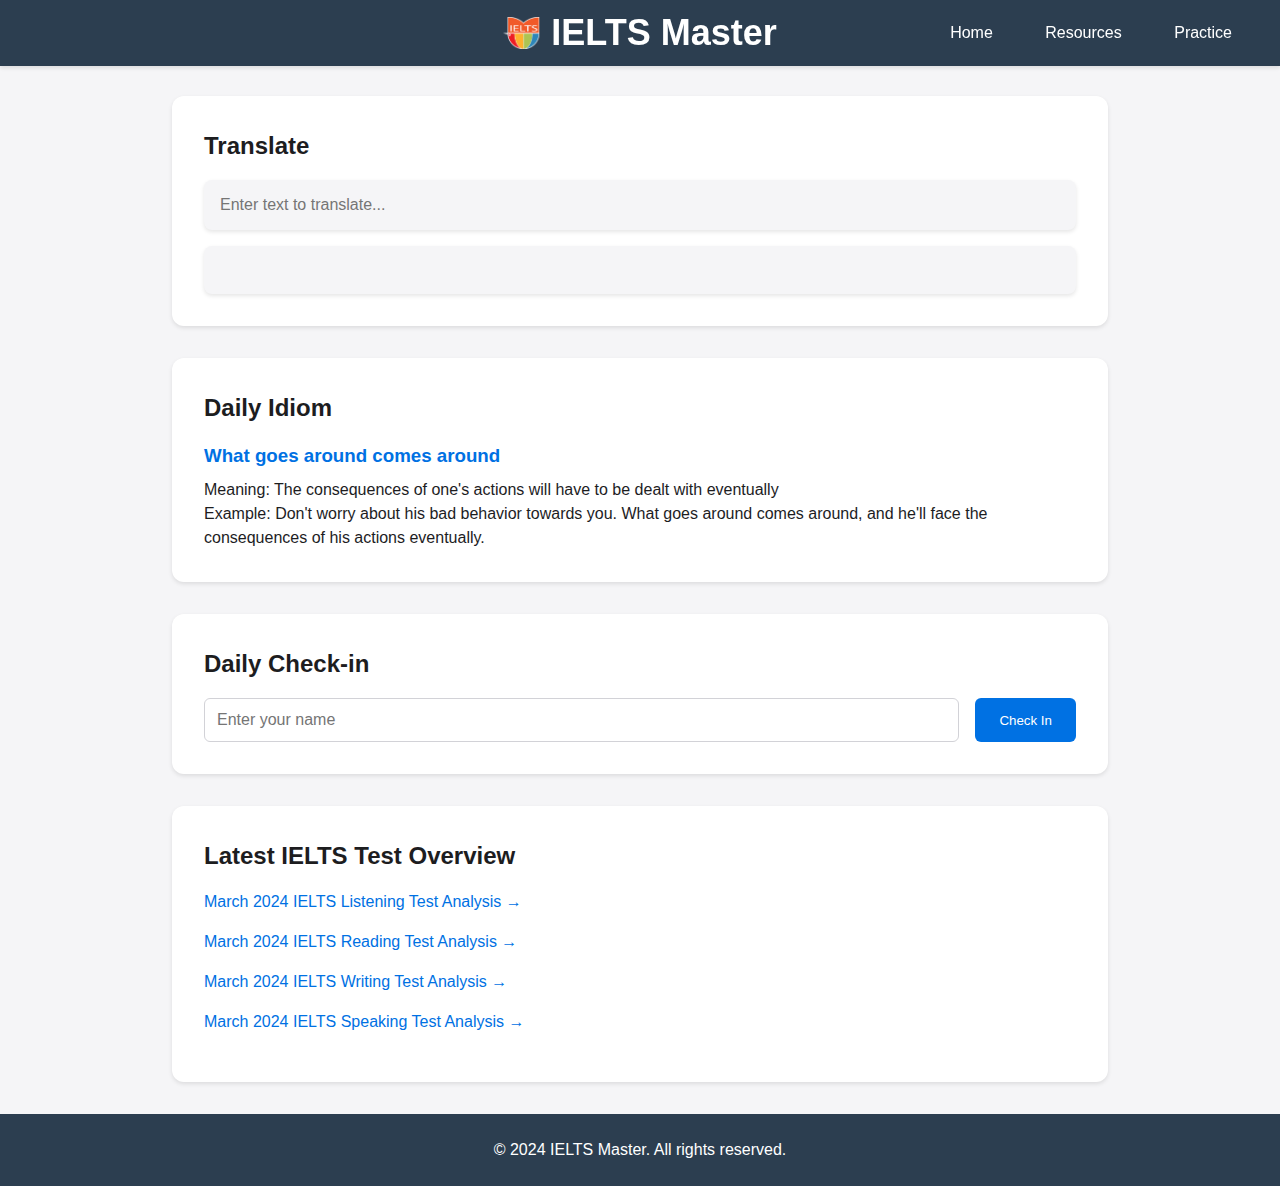
==== index.html @ 31b0d8d1 "favicon" ====
<!DOCTYPE html>
<html lang="en">

<head>
    <meta charset="UTF-8">
    <meta name="viewport" content="width=device-width, initial-scale=1.0">
    <title>IELTS Master - Your Path to Success</title>
    <link rel="icon" type="image/png" href="/images/favicon.png">
    <link rel="stylesheet" href="styles.css">
    <script src="script.js" defer></script>
</head>

<body>
    <nav>
        <div class="brand">
            <img src="/images/favicon.png" alt="IELTS Master Logo" class="brand-icon">
            IELTS Master
        </div>
        <div class="nav-buttons">
            <button>Home</button>
            <button>Resources</button>
            <button>Practice</button>
        </div>
    </nav>

    <div class="main-content">
        <div class="dictionary-search">
            <h2>Translate</h2>
            <input type="text" id="textToTranslate" placeholder="Enter text to translate...">
            <div id="translationResult" class="translation-result"></div>
        </div>

        <div class="daily-idiom">
            <h2>Daily Idiom</h2>
            <h3>What goes around comes around</h3>
            <p>Meaning: The consequences of one's actions will have to be dealt with eventually</p>
            <p>Example: Don't worry about his bad behavior towards you. What goes around comes around, and he'll face
                the
                consequences of his actions eventually.</p>
        </div>

        <div class="checkin-section">
            <h2>Daily Check-in</h2>
            <form>
                <input type="text" placeholder="Enter your name">
                <button type="submit">Check In</button>
            </form>
        </div>

        <div class="test-outline">
            <h2>Latest IELTS Test Overview</h2>
            <ul>
                <li><a href="#">March 2024 IELTS Listening Test Analysis →</a></li>
                <li><a href="#">March 2024 IELTS Reading Test Analysis →</a></li>
                <li><a href="#">March 2024 IELTS Writing Test Analysis →</a></li>
                <li><a href="#">March 2024 IELTS Speaking Test Analysis →</a></li>
            </ul>
        </div>
    </div>

    <footer>
        <p>© 2024 IELTS Master. All rights reserved.</p>
    </footer>

    <script type="text/javascript">
        function googleTranslateElementInit() {
            new google.translate.TranslateElement(
                {
                    pageLanguage: 'en',
                    includedLanguages: 'zh-CN,en', // Add more languages by comma-separating them
                    layout: google.translate.TranslateElement.InlineLayout.SIMPLE
                },
                'google_translate_element'
            );
        }
    </script>
    <script type="text/javascript"
        src="//translate.google.com/translate_a/element.js?cb=googleTranslateElementInit"></script>
</body>

</html>
---- styles.css ----
/* Reset and base styles */
* {
    margin: 0;
    padding: 0;
    box-sizing: border-box;
    font-family: -apple-system, BlinkMacSystemFont, 'Segoe UI', Roboto, Oxygen, Ubuntu, Cantarell, sans-serif;
}

body {
    background-color: #f5f5f7;
    color: #1d1d1f;
    line-height: 1.5;
}

/* Navigation styling */
nav {
    background-color: #2c3e50;
    padding: 1rem 2rem;
    display: flex;
    justify-content: space-between;
    align-items: center;
    box-shadow: 0 2px 4px rgba(0, 0, 0, 0.1);
    position: fixed;
    top: 0;
    left: 0;
    right: 0;
    z-index: 1000;
}

.brand {
    color: white;
    font-size: 2.25rem;
    font-weight: 600;
    display: flex;
    align-items: center;
    gap: 0.75rem;
    position: absolute;
    left: 50%;
    transform: translateX(-50%);
}

.brand-icon {
    height: 2.25rem;
    width: 2.25rem;
    object-fit: contain;
}

.nav-buttons {
    margin-left: auto;
}

.nav-buttons button {
    background: transparent;
    border: none;
    color: white;
    padding: 0.5rem 1rem;
    margin-left: 1rem;
    font-size: 1rem;
    cursor: pointer;
    transition: opacity 0.2s;
}

.nav-buttons button:hover {
    opacity: 0.8;
}

/* Main content styling */
.main-content {
    max-width: 1000px;
    margin: 6rem auto 2rem;
    padding: 0 2rem;
    margin-bottom: 2rem;
}

.dictionary-search {
    background-color: white;
    padding: 2rem;
    border-radius: 12px;
    margin-bottom: 2rem;
    box-shadow: 0 2px 4px rgba(0, 0, 0, 0.1);
}

.dictionary-search input {
    width: 100%;
    padding: 1rem;
    border: none;
    border-radius: 8px;
    background-color: #f5f5f7;
    box-shadow: 0 2px 4px rgba(0, 0, 0, 0.1);
    font-size: 1rem;
}

.daily-idiom,
.checkin-section,
.test-outline {
    background-color: white;
    padding: 2rem;
    border-radius: 12px;
    margin-bottom: 2rem;
    box-shadow: 0 2px 4px rgba(0, 0, 0, 0.1);
}

h2 {
    color: #1d1d1f;
    margin-bottom: 1rem;
    font-weight: 600;
}

h3 {
    color: #0071e3;
    margin-bottom: 0.5rem;
}

.checkin-section form {
    display: flex;
    gap: 1rem;
}

.checkin-section input {
    flex: 1;
    padding: 0.75rem;
    border: 1px solid #d2d2d7;
    border-radius: 6px;
    font-size: 1rem;
}

.checkin-section button {
    background-color: #0071e3;
    color: white;
    border: none;
    padding: 0.75rem 1.5rem;
    border-radius: 6px;
    cursor: pointer;
    transition: background-color 0.2s;
}

.checkin-section button:hover {
    background-color: #0077ed;
}

.test-outline ul {
    list-style: none;
}

.test-outline li {
    margin-bottom: 1rem;
}

.test-outline a {
    color: #0071e3;
    text-decoration: none;
    display: flex;
    align-items: center;
    transition: color 0.2s;
}

.test-outline a:hover {
    color: #0077ed;
}

/* Footer styling */
footer {
    background-color: #2c3e50;
    color: white;
    text-align: center;
    padding: 1.5rem;
    width: 100%;
}

/* Responsive adjustments */
@media (max-width: 768px) {
    .checkin-section form {
        flex-direction: column;
    }

    .nav-buttons button {
        margin-left: 0.5rem;
    }

    .main-content {
        padding: 0 1rem;
        margin-bottom: 2rem;
    }
}

.translate-container {
    display: flex;
    gap: 1rem;
    flex-wrap: wrap;
}

.translate-container select {
    padding: 1rem;
    border: none;
    border-radius: 8px;
    background-color: white;
    box-shadow: 0 2px 4px rgba(0, 0, 0, 0.1);
    font-size: 1rem;
}

.translate-container input {
    flex: 1;
    min-width: 200px;
}

#translateBtn {
    background-color: #0071e3;
    color: white;
    border: none;
    padding: 0.75rem 1.5rem;
    border-radius: 6px;
    cursor: pointer;
    transition: background-color 0.2s;
}

#translateBtn:hover {
    background-color: #0077ed;
}

.translation-result {
    background-color: #f5f5f7;
    padding: 1rem;
    border-radius: 8px;
    box-shadow: 0 2px 4px rgba(0, 0, 0, 0.1);
    min-height: 3rem;
    margin-top: 1rem;
}

/* Style Google Translate Widget */
.goog-te-combo {
    padding: 0.5rem;
    border-radius: 6px;
    border: 1px solid #d2d2d7;
    font-size: 1rem;
    width: 200px;
}
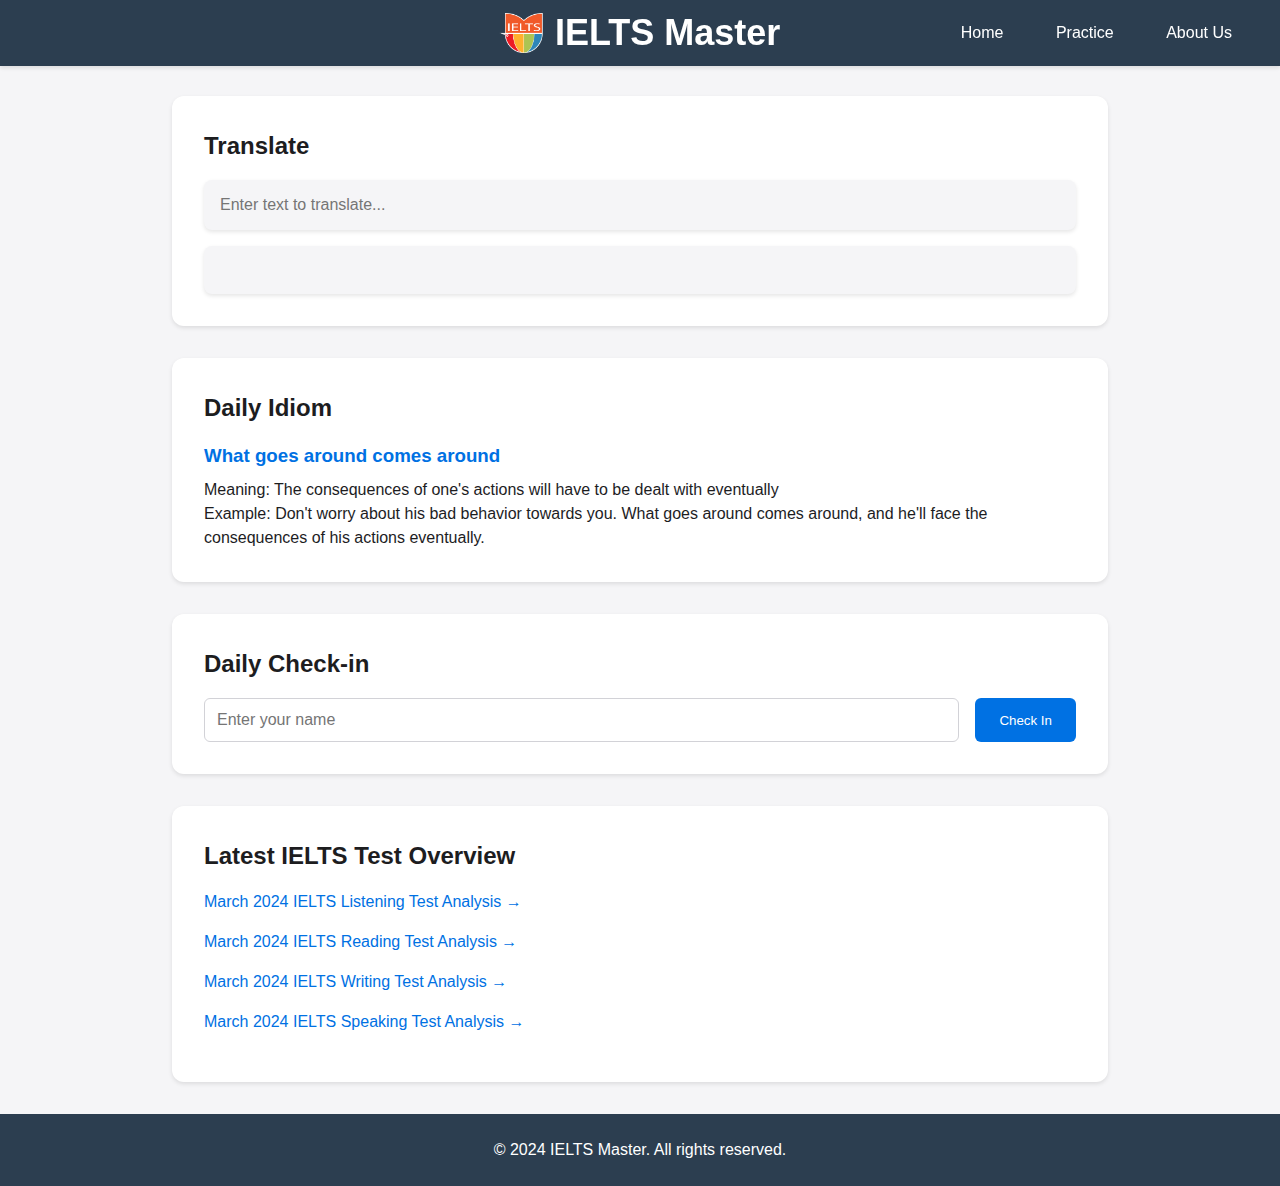
==== commit 0d11b937: "sub page of practice" ====
--- a/index.html
+++ b/index.html
@@ -17,9 +17,9 @@
             IELTS Master
         </div>
         <div class="nav-buttons">
-            <button>Home</button>
-            <button>Resources</button>
-            <button>Practice</button>
+            <a href="index.html"><button>Home</button></a>
+            <a href="practice.html"><button>Practice</button></a>
+            <a href="#"><button>About Us</button></a>
         </div>
     </nav>
 
--- a/styles.css
+++ b/styles.css
@@ -40,13 +40,17 @@
 }
 
 .brand-icon {
-    height: 2.25rem;
-    width: 2.25rem;
+    height: 2.7rem;
+    width: 2.7rem;
     object-fit: contain;
 }
 
 .nav-buttons {
     margin-left: auto;
+}
+
+.nav-buttons a {
+    text-decoration: none;
 }
 
 .nav-buttons button {
@@ -233,4 +237,113 @@
     border: 1px solid #d2d2d7;
     font-size: 1rem;
     width: 200px;
+}
+
+/* Practice Page Styles */
+.section-card {
+    background-color: white;
+    padding: 2rem;
+    border-radius: 12px;
+    margin-bottom: 2rem;
+    box-shadow: 0 2px 4px rgba(0, 0, 0, 0.1);
+}
+
+.practice-content {
+    margin-top: 1rem;
+}
+
+.passage-text {
+    background-color: #f5f5f7;
+    padding: 1.5rem;
+    border-radius: 8px;
+    margin: 1rem 0;
+}
+
+.practice-question {
+    margin-top: 1.5rem;
+}
+
+.answer-options {
+    display: grid;
+    grid-template-columns: 1fr;
+    gap: 1rem;
+    margin-top: 1rem;
+}
+
+.answer-btn {
+    background-color: white;
+    border: 1px solid #d2d2d7;
+    padding: 1rem;
+    border-radius: 8px;
+    cursor: pointer;
+    transition: all 0.2s;
+    text-align: left;
+    font-size: 1rem;
+}
+
+.answer-btn:hover {
+    background-color: #f5f5f7;
+    border-color: #0071e3;
+}
+
+.answer-btn.correct {
+    border-color: #0071e3;
+}
+
+.audio-player {
+    width: 100%;
+    margin: 1rem 0;
+}
+
+.writing-area {
+    width: 100%;
+    padding: 1rem;
+    border: 1px solid #d2d2d7;
+    border-radius: 8px;
+    margin: 1rem 0;
+    font-size: 1rem;
+    resize: vertical;
+}
+
+.word-counter {
+    color: #6e6e73;
+    margin-bottom: 1rem;
+}
+
+.submit-btn {
+    background-color: #0071e3;
+    color: white;
+    border: none;
+    padding: 0.75rem 1.5rem;
+    border-radius: 6px;
+    cursor: pointer;
+    transition: background-color 0.2s;
+}
+
+.submit-btn:hover {
+    background-color: #0077ed;
+}
+
+@media (max-width: 768px) {
+    .answer-options {
+        grid-template-columns: 1fr;
+    }
+}
+
+.section-header {
+    display: flex;
+    align-items: center;
+    gap: 1rem;
+    margin-bottom: 1.5rem;
+}
+
+.section-icon {
+    width: 40px;
+    height: 40px;
+    object-fit: contain;
+}
+
+/* Update existing h2 style in section-header */
+.section-header h2 {
+    margin-bottom: 0;
 }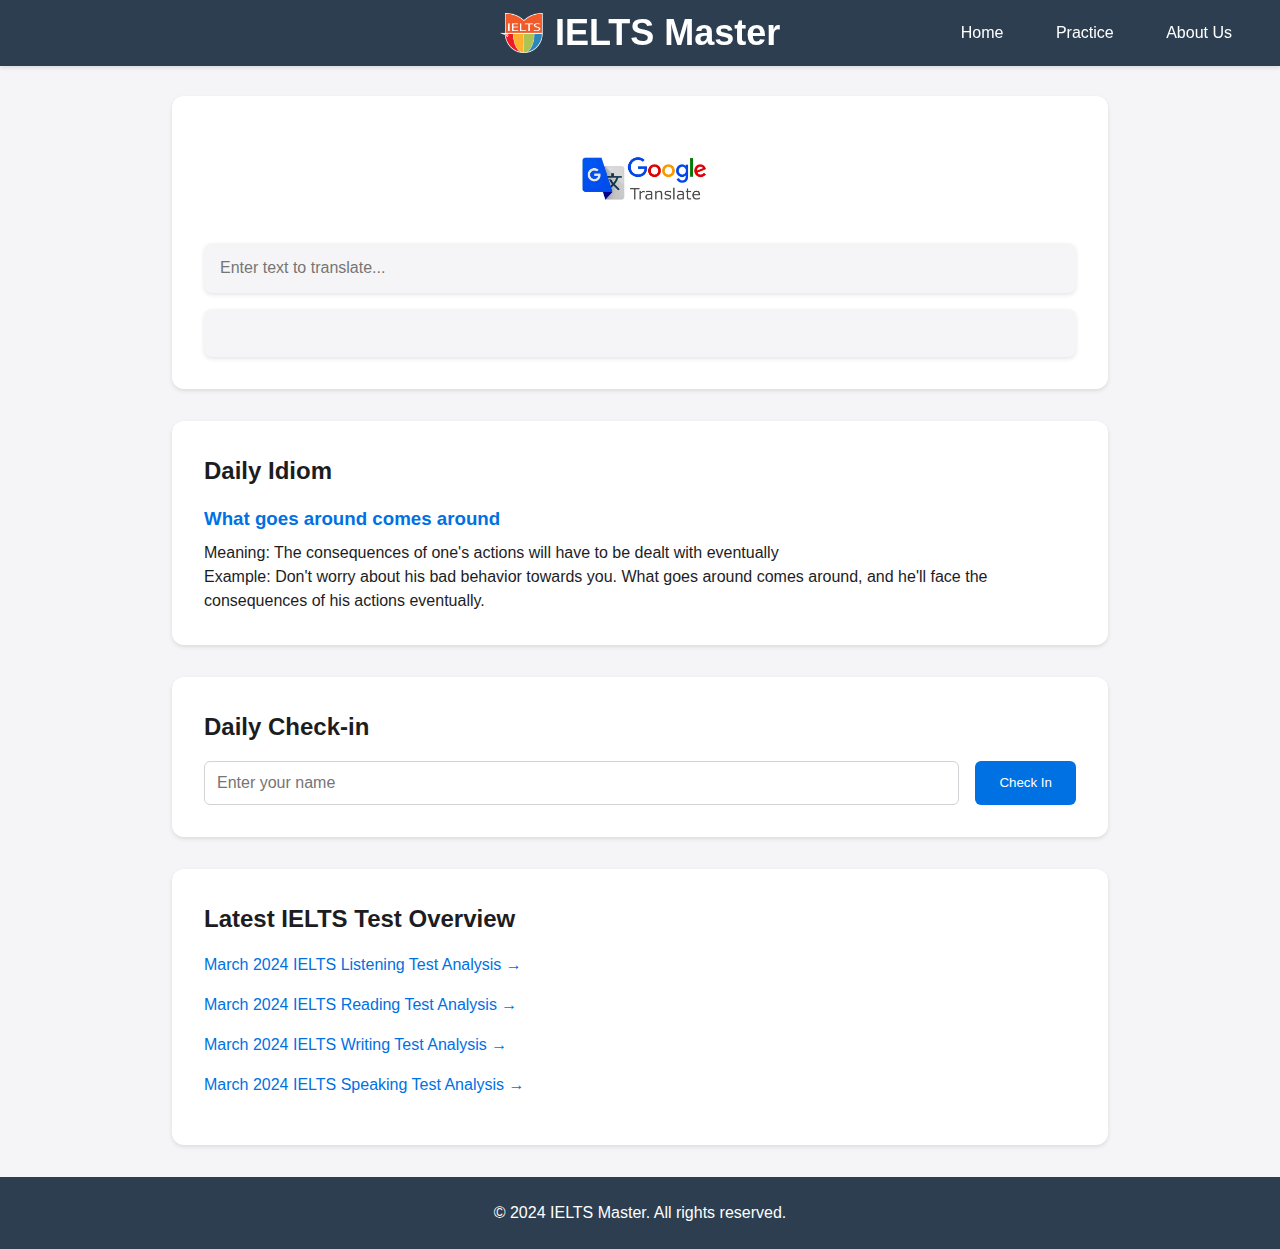
==== commit 4a69c63c: "add google translate image to the homepage" ====
--- a/index.html
+++ b/index.html
@@ -19,13 +19,15 @@
         <div class="nav-buttons">
             <a href="index.html"><button>Home</button></a>
             <a href="practice.html"><button>Practice</button></a>
-            <a href="#"><button>About Us</button></a>
+            <a href="about.html"><button>About Us</button></a>
         </div>
     </nav>
 
     <div class="main-content">
         <div class="dictionary-search">
-            <h2>Translate</h2>
+            <div class="translate-header">
+                <img src="/images/google-translate.webp" alt="Google Translate" class="translate-icon">
+            </div>
             <input type="text" id="textToTranslate" placeholder="Enter text to translate...">
             <div id="translationResult" class="translation-result"></div>
         </div>
@@ -50,9 +52,9 @@
         <div class="test-outline">
             <h2>Latest IELTS Test Overview</h2>
             <ul>
-                <li><a href="#">March 2024 IELTS Listening Test Analysis →</a></li>
-                <li><a href="#">March 2024 IELTS Reading Test Analysis →</a></li>
-                <li><a href="#">March 2024 IELTS Writing Test Analysis →</a></li>
+                <li><a href="practice.html#listening-practice">March 2024 IELTS Listening Test Analysis →</a></li>
+                <li><a href="practice.html#reading-practice">March 2024 IELTS Reading Test Analysis →</a></li>
+                <li><a href="practice.html#writing-practice">March 2024 IELTS Writing Test Analysis →</a></li>
                 <li><a href="#">March 2024 IELTS Speaking Test Analysis →</a></li>
             </ul>
         </div>
--- a/styles.css
+++ b/styles.css
@@ -338,12 +338,57 @@
 }
 
 .section-icon {
-    width: 40px;
-    height: 40px;
+    width: 52px;
+    height: 52px;
     object-fit: contain;
 }
 
 /* Update existing h2 style in section-header */
 .section-header h2 {
     margin-bottom: 0;
+}
+
+/* About Page Styles */
+.features-grid {
+    display: grid;
+    grid-template-columns: repeat(auto-fit, minmax(250px, 1fr));
+    gap: 2rem;
+    margin-top: 1.5rem;
+}
+
+.feature {
+    padding: 1.5rem;
+    background-color: #f5f5f7;
+    border-radius: 8px;
+    transition: transform 0.2s;
+}
+
+.feature:hover {
+    transform: translateY(-5px);
+}
+
+.feature h3 {
+    color: #0071e3;
+    margin-bottom: 1rem;
+}
+
+.contact-info {
+    margin-top: 1rem;
+    line-height: 2;
+}
+
+.contact-info p {
+    color: #6e6e73;
+}
+
+.translate-header {
+    display: flex;
+    justify-content: center;
+    margin-bottom: 1.5rem;
+}
+
+.translate-icon {
+    width: 160px;
+    height: auto;
+    object-fit: contain;
 }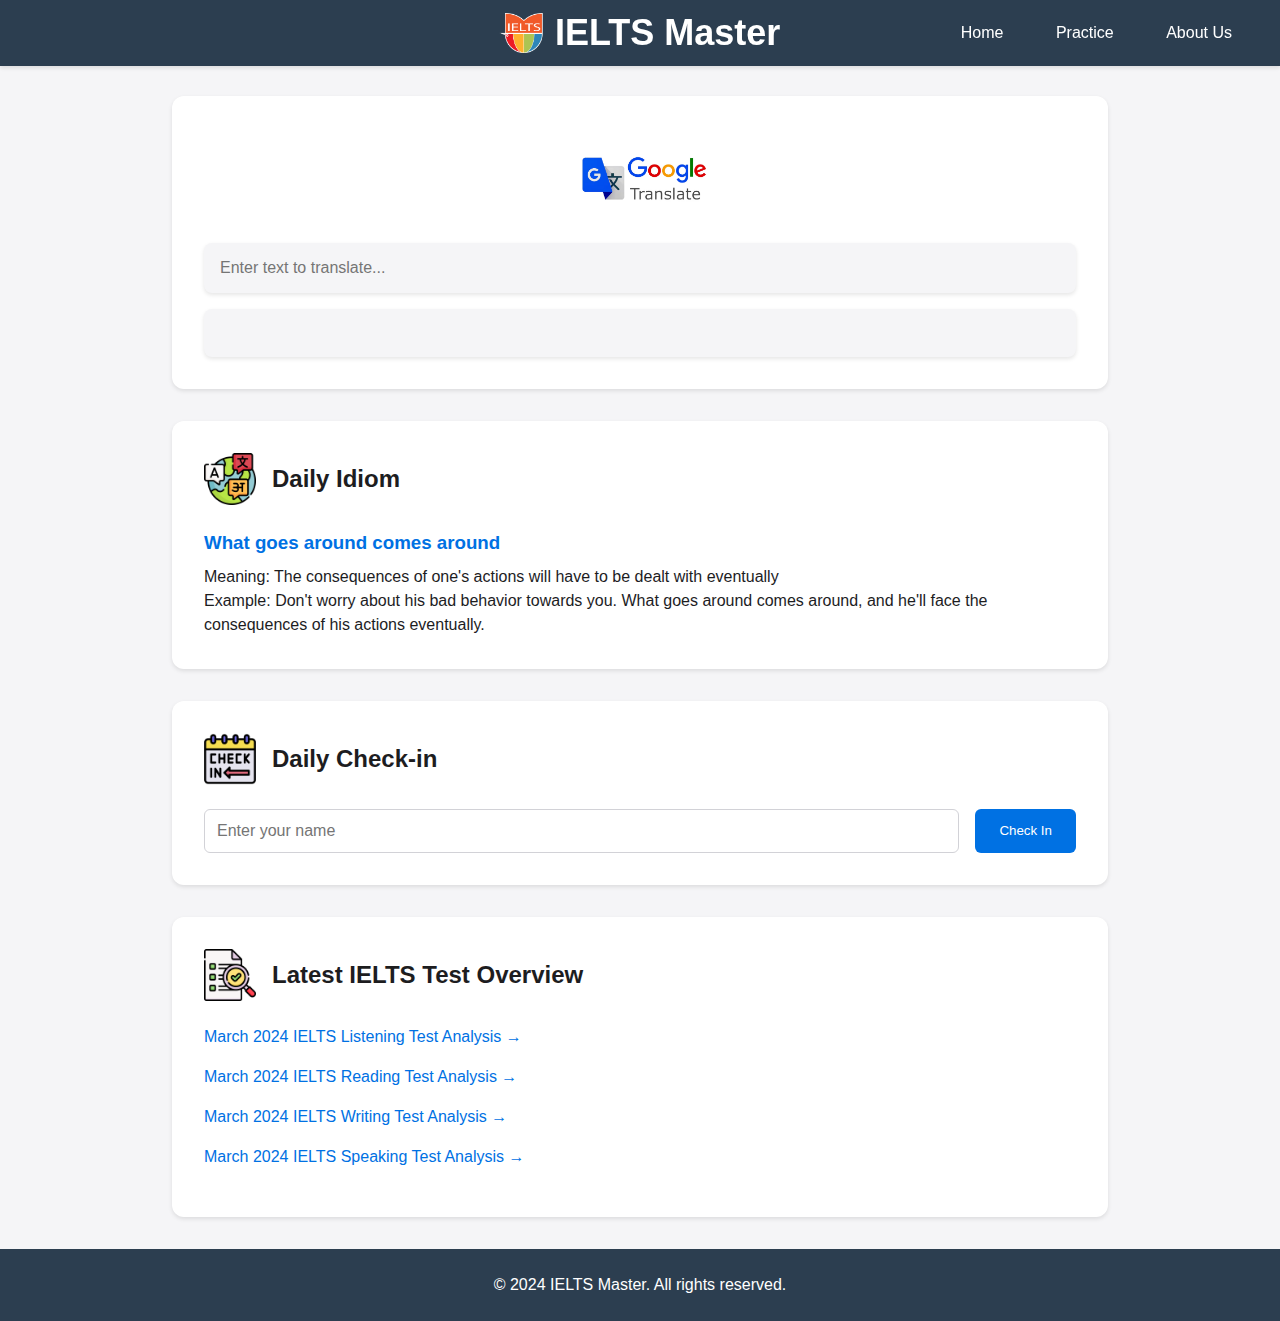
==== commit 7b3f8a0d: "add home page images" ====
--- a/index.html
+++ b/index.html
@@ -33,7 +33,10 @@
         </div>
 
         <div class="daily-idiom">
-            <h2>Daily Idiom</h2>
+            <div class="section-header">
+                <img src="/images/idiom.png" alt="Daily Idiom Icon" class="section-icon">
+                <h2>Daily Idiom</h2>
+            </div>
             <h3>What goes around comes around</h3>
             <p>Meaning: The consequences of one's actions will have to be dealt with eventually</p>
             <p>Example: Don't worry about his bad behavior towards you. What goes around comes around, and he'll face
@@ -42,7 +45,10 @@
         </div>
 
         <div class="checkin-section">
-            <h2>Daily Check-in</h2>
+            <div class="section-header">
+                <img src="/images/check-in.png" alt="Check-in Icon" class="section-icon">
+                <h2>Daily Check-in</h2>
+            </div>
             <form>
                 <input type="text" placeholder="Enter your name">
                 <button type="submit">Check In</button>
@@ -50,7 +56,10 @@
         </div>
 
         <div class="test-outline">
-            <h2>Latest IELTS Test Overview</h2>
+            <div class="section-header">
+                <img src="/images/latesttest.png" alt="Latest Test Icon" class="section-icon">
+                <h2>Latest IELTS Test Overview</h2>
+            </div>
             <ul>
                 <li><a href="practice.html#listening-practice">March 2024 IELTS Listening Test Analysis →</a></li>
                 <li><a href="practice.html#reading-practice">March 2024 IELTS Reading Test Analysis →</a></li>
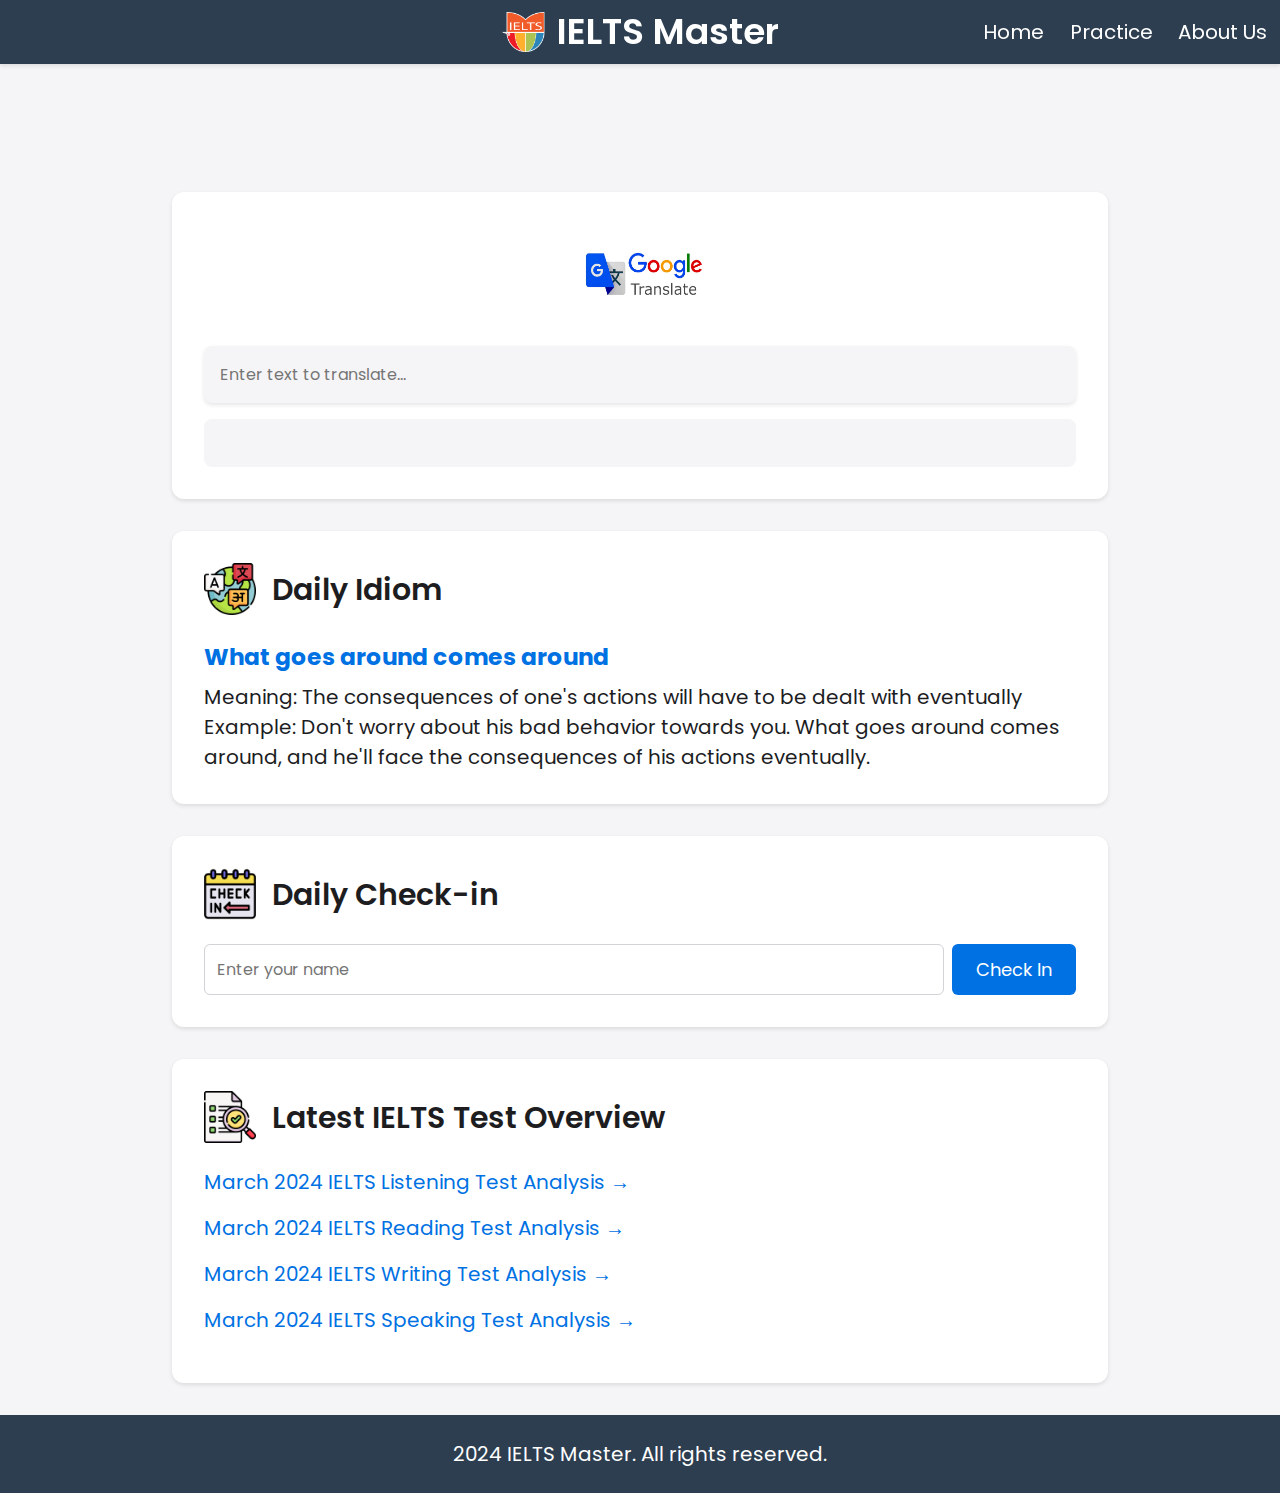
==== commit c4b99f60: "optimize" ====
--- a/index.html
+++ b/index.html
@@ -5,6 +5,9 @@
     <meta charset="UTF-8">
     <meta name="viewport" content="width=device-width, initial-scale=1.0">
     <title>IELTS Master - Your Path to Success</title>
+    <link
+        href="https://fonts.googleapis.com/css2?family=Poppins:wght@400;500;600&family=Roboto:wght@400;500&display=swap"
+        rel="stylesheet">
     <link rel="icon" type="image/png" href="/images/favicon.png">
     <link rel="stylesheet" href="styles.css">
     <script src="script.js" defer></script>
@@ -12,81 +15,72 @@
 
 <body>
     <nav>
-        <div class="brand">
+        <header class="brand">
             <img src="/images/favicon.png" alt="IELTS Master Logo" class="brand-icon">
             IELTS Master
-        </div>
-        <div class="nav-buttons">
-            <a href="index.html"><button>Home</button></a>
-            <a href="practice.html"><button>Practice</button></a>
-            <a href="about.html"><button>About Us</button></a>
-        </div>
+        </header>
+        <ul class="nav-buttons">
+            <li><a href="index.html">Home</a></li>
+            <li><a href="practice.html">Practice</a></li>
+            <li><a href="about.html">About Us</a></li>
+        </ul>
     </nav>
 
-    <div class="main-content">
-        <div class="dictionary-search">
-            <div class="translate-header">
+    <main class="main-content">
+        <section class="dictionary-search">
+            <header class="translate-header">
                 <img src="/images/google-translate.webp" alt="Google Translate" class="translate-icon">
+            </header>
+            <div class="translate-container">
+                <input type="text" id="textToTranslate" placeholder="Enter text to translate...">
             </div>
-            <input type="text" id="textToTranslate" placeholder="Enter text to translate...">
             <div id="translationResult" class="translation-result"></div>
-        </div>
+        </section>
 
-        <div class="daily-idiom">
-            <div class="section-header">
+        <article class="daily-idiom">
+            <header class="section-header">
                 <img src="/images/idiom.png" alt="Daily Idiom Icon" class="section-icon">
                 <h2>Daily Idiom</h2>
-            </div>
+            </header>
             <h3>What goes around comes around</h3>
             <p>Meaning: The consequences of one's actions will have to be dealt with eventually</p>
             <p>Example: Don't worry about his bad behavior towards you. What goes around comes around, and he'll face
                 the
                 consequences of his actions eventually.</p>
-        </div>
+        </article>
 
-        <div class="checkin-section">
-            <div class="section-header">
+        <section class="checkin-section">
+            <header class="section-header">
                 <img src="/images/check-in.png" alt="Check-in Icon" class="section-icon">
                 <h2>Daily Check-in</h2>
-            </div>
-            <form>
-                <input type="text" placeholder="Enter your name">
+            </header>
+            <form id="checkinForm" onsubmit="handleCheckIn(event)">
+                <input type="text" placeholder="Enter your name" id="checkinName" required>
                 <button type="submit">Check In</button>
             </form>
-        </div>
+            <output id="checkinStatus" class="checkin-status"></output>
+            <output id="checkinStreak" class="checkin-streak"></output>
+        </section>
 
-        <div class="test-outline">
-            <div class="section-header">
+        <section class="test-outline">
+            <header class="section-header">
                 <img src="/images/latesttest.png" alt="Latest Test Icon" class="section-icon">
                 <h2>Latest IELTS Test Overview</h2>
-            </div>
+            </header>
             <ul>
                 <li><a href="practice.html#listening-practice">March 2024 IELTS Listening Test Analysis →</a></li>
                 <li><a href="practice.html#reading-practice">March 2024 IELTS Reading Test Analysis →</a></li>
                 <li><a href="practice.html#writing-practice">March 2024 IELTS Writing Test Analysis →</a></li>
                 <li><a href="#">March 2024 IELTS Speaking Test Analysis →</a></li>
             </ul>
-        </div>
-    </div>
+        </section>
+    </main>
 
     <footer>
-        <p>© 2024 IELTS Master. All rights reserved.</p>
+        <p> 2024 IELTS Master. All rights reserved.</p>
     </footer>
 
-    <script type="text/javascript">
-        function googleTranslateElementInit() {
-            new google.translate.TranslateElement(
-                {
-                    pageLanguage: 'en',
-                    includedLanguages: 'zh-CN,en', // Add more languages by comma-separating them
-                    layout: google.translate.TranslateElement.InlineLayout.SIMPLE
-                },
-                'google_translate_element'
-            );
-        }
-    </script>
-    <script type="text/javascript"
-        src="//translate.google.com/translate_a/element.js?cb=googleTranslateElementInit"></script>
+   
 </body>
 
 </html>--- a/styles.css
+++ b/styles.css
@@ -1,21 +1,29 @@
-/* Reset and base styles */
 * {
     margin: 0;
     padding: 0;
     box-sizing: border-box;
-    font-family: -apple-system, BlinkMacSystemFont, 'Segoe UI', Roboto, Oxygen, Ubuntu, Cantarell, sans-serif;
+    font-family: 'Poppins', -apple-system, BlinkMacSystemFont, 'Segoe UI', Roboto, Oxygen, Ubuntu, Cantarell, sans-serif;
 }
 
 body {
     background-color: #f5f5f7;
     color: #1d1d1f;
     line-height: 1.5;
-}
-
-/* Navigation styling */
+    font-size: var(--base-font-size);
+    padding-top: clamp(4rem, 10vw, 6rem);
+}
+
+:root {
+    --base-font-size: clamp(16px, 1vw + 14px, 20px);
+    --h1-size: clamp(2rem, 3vw + 1rem, 3.5rem);
+    --h2-size: clamp(1.5rem, 2vw + 1rem, 2.5rem);
+    --h3-size: clamp(1.2rem, 1.5vw + 0.8rem, 2rem);
+    --spacing-unit: clamp(0.5rem, 1vw, 2rem);
+}
+
 nav {
     background-color: #2c3e50;
-    padding: 1rem 2rem;
+    padding: var(--spacing-unit);
     display: flex;
     justify-content: space-between;
     align-items: center;
@@ -25,11 +33,13 @@
     left: 0;
     right: 0;
     z-index: 1000;
+    height: auto;
+    min-height: 4rem;
 }
 
 .brand {
     color: white;
-    font-size: 2.25rem;
+    font-size: clamp(1.5rem, 3vw, 2.25rem);
     font-weight: 600;
     display: flex;
     align-items: center;
@@ -40,35 +50,80 @@
 }
 
 .brand-icon {
-    height: 2.7rem;
-    width: 2.7rem;
+    height: clamp(2rem, 4vw, 2.7rem);
+    width: clamp(2rem, 4vw, 2.7rem);
     object-fit: contain;
 }
 
 .nav-buttons {
     margin-left: auto;
+    display: flex;
+    flex-direction: row;
+    align-items: center;
+    gap: var(--spacing-unit);
+    list-style: none;
 }
 
 .nav-buttons a {
     text-decoration: none;
+    color: white;
+}
+
+.nav-buttons a:hover {
+    color: white;
 }
 
 .nav-buttons button {
     background: transparent;
-    border: none;
-    color: white;
-    padding: 0.5rem 1rem;
-    margin-left: 1rem;
-    font-size: 1rem;
+    border: 2px solid white;
+    color: white;
+    padding: clamp(0.4rem, 1vw, 0.6rem) clamp(0.8rem, 2vw, 1.2rem);
+    font-size: clamp(0.9rem, 1.5vw, 1rem);
     cursor: pointer;
-    transition: opacity 0.2s;
+    transition: all 0.2s;
+    border-radius: 6px;
 }
 
 .nav-buttons button:hover {
-    opacity: 0.8;
-}
-
-/* Main content styling */
+    background-color: rgba(255, 255, 255, 0.2);
+    color: white;
+    opacity: 1;
+}
+
+@media (max-width: 768px) {
+    .nav-buttons {
+        position: fixed;
+        top: 4rem;
+        left: 0;
+        right: 0;
+        background: #2c3e50;
+        flex-direction: column;
+        padding: 1rem;
+        transform: translateY(-150%);
+        transition: transform 0.3s ease;
+        align-items: flex-end;
+        padding-right: 2rem;
+    }
+
+    .nav-buttons.active {
+        transform: translateY(0);
+    }
+
+    .nav-buttons li {
+        width: auto;
+        text-align: right;
+    }
+
+    .nav-buttons a {
+        padding: 0.8rem 0;
+        display: block;
+    }
+
+    .hamburger {
+        display: block;
+    }
+}
+
 .main-content {
     max-width: 1000px;
     margin: 6rem auto 2rem;
@@ -92,6 +147,7 @@
     background-color: #f5f5f7;
     box-shadow: 0 2px 4px rgba(0, 0, 0, 0.1);
     font-size: 1rem;
+    margin-top: 1rem;
 }
 
 .daily-idiom,
@@ -162,7 +218,100 @@
     color: #0077ed;
 }
 
-/* Footer styling */
+.features-grid {
+    display: grid;
+    grid-template-columns: repeat(auto-fit, minmax(min(100%, 300px), 1fr));
+    gap: var(--spacing-unit);
+    padding: var(--spacing-unit);
+}
+
+.section-card,
+.dictionary-search,
+.daily-idiom,
+.checkin-section,
+.test-outline {
+    padding: clamp(1rem, 3vw, 2rem);
+    margin-bottom: clamp(1rem, 3vw, 2rem);
+}
+
+input,
+textarea,
+button {
+    font-size: clamp(14px, 1vw + 12px, 18px);
+    padding: clamp(0.5rem, 1vw, 1rem);
+}
+
+.checkin-section form {
+    gap: var(--spacing-unit);
+}
+
+@media (max-width: 480px) {
+    .checkin-section form,
+    .answer-options {
+        flex-direction: column;
+        width: 100%;
+    }
+
+    .answer-btn,
+    .submit-btn {
+        width: 100%;
+    }
+}
+
+.practice-content {
+    padding: var(--spacing-unit);
+}
+
+.audio-player {
+    width: 100%;
+    margin: var(--spacing-unit) 0;
+}
+
+.writing-area {
+    width: 100%;
+    min-height: clamp(150px, 30vh, 300px);
+}
+
+.contact-info {
+    padding: var(--spacing-unit);
+}
+
+@media (min-width: 1920px) {
+    .main-content {
+        max-width: 80%;
+        margin: 6rem auto 2rem;
+    }
+
+    .features-grid {
+        grid-template-columns: repeat(3, 1fr);
+    }
+}
+
+@media (min-width: 2560px) {
+    :root {
+        --base-font-size: clamp(18px, 1vw + 16px, 24px);
+    }
+
+    .main-content {
+        max-width: 70%;
+    }
+}
+
+@media (max-width: 320px) {
+    :root {
+        --base-font-size: 14px;
+    }
+
+    .brand {
+        font-size: 1.2rem;
+    }
+
+    .section-icon {
+        width: 24px;
+        height: 24px;
+    }
+}
+
 footer {
     background-color: #2c3e50;
     color: white;
@@ -171,7 +320,6 @@
     width: 100%;
 }
 
-/* Responsive adjustments */
 @media (max-width: 768px) {
     .checkin-section form {
         flex-direction: column;
@@ -187,34 +335,41 @@
     }
 }
 
+.translate-header {
+    display: flex;
+    justify-content: center;
+    margin-bottom: 1rem;
+}
+
+.translate-icon {
+    width: 150px;
+    height: 90px;
+}
+
 .translate-container {
     display: flex;
-    gap: 1rem;
-    flex-wrap: wrap;
-}
-
-.translate-container select {
+    margin-top: 1rem;
+}
+
+.translate-container input {
+    width: 100%;
     padding: 1rem;
     border: none;
     border-radius: 8px;
-    background-color: white;
+    background-color: #f5f5f7;
     box-shadow: 0 2px 4px rgba(0, 0, 0, 0.1);
     font-size: 1rem;
 }
 
-.translate-container input {
-    flex: 1;
-    min-width: 200px;
-}
-
 #translateBtn {
     background-color: #0071e3;
     color: white;
     border: none;
     padding: 0.75rem 1.5rem;
-    border-radius: 6px;
+    border-radius: 8px;
     cursor: pointer;
     transition: background-color 0.2s;
+    font-size: 1rem;
 }
 
 #translateBtn:hover {
@@ -222,15 +377,24 @@
 }
 
 .translation-result {
+    margin-top: 1rem;
+    padding: 1rem;
     background-color: #f5f5f7;
-    padding: 1rem;
     border-radius: 8px;
-    box-shadow: 0 2px 4px rgba(0, 0, 0, 0.1);
     min-height: 3rem;
-    margin-top: 1rem;
-}
-
-/* Style Google Translate Widget */
+    font-size: 1rem;
+}
+
+@media (max-width: 480px) {
+    .translate-container {
+        flex-direction: column;
+    }
+
+    #translateBtn {
+        width: 100%;
+    }
+}
+
 .goog-te-combo {
     padding: 0.5rem;
     border-radius: 6px;
@@ -239,7 +403,26 @@
     width: 200px;
 }
 
-/* Practice Page Styles */
+.goog-te-gadget {
+    display: none !important;
+}
+
+.skiptranslate {
+    display: none !important;
+}
+
+.goog-te-banner-frame {
+    display: none !important;
+}
+
+#google_translate_element {
+    display: none !important;
+}
+
+body {
+    top: 0 !important;
+}
+
 .section-card {
     background-color: white;
     padding: 2rem;
@@ -343,12 +526,10 @@
     object-fit: contain;
 }
 
-/* Update existing h2 style in section-header */
 .section-header h2 {
     margin-bottom: 0;
 }
 
-/* About Page Styles */
 .features-grid {
     display: grid;
     grid-template-columns: repeat(auto-fit, minmax(250px, 1fr));
@@ -381,14 +562,243 @@
     color: #6e6e73;
 }
 
-.translate-header {
-    display: flex;
-    justify-content: center;
-    margin-bottom: 1.5rem;
-}
-
-.translate-icon {
-    width: 160px;
+.checkin-status {
+    margin-top: 1rem;
+    font-weight: 500;
+}
+
+.checkin-status .error {
+    color: #ff3b30;
+}
+
+.checkin-streak {
+    margin-top: 0.5rem;
+    color: #ff9500;
+    font-weight: 500;
+}
+
+#checkinName {
+    width: 100%;
+    padding: 0.75rem;
+    border: 1px solid #d2d2d7;
+    border-radius: 6px;
+    font-size: 1rem;
+    margin-bottom: 0.5rem;
+}
+
+#checkinForm {
+    display: flex;
+    flex-direction: column;
+    gap: 0.5rem;
+}
+
+@media (min-width: 768px) {
+    #checkinForm {
+        flex-direction: row;
+    }
+
+    #checkinName {
+        margin-bottom: 0;
+    }
+}
+
+@media screen and (max-width: 320px) {
+    .brand {
+        font-size: 1.5rem;
+    }
+
+    .nav-buttons {
+        flex-direction: row;
+        gap: 1rem;
+    }
+
+    .nav-buttons button {
+        padding: 0.4rem 0.8rem;
+        font-size: 0.9rem;
+    }
+
+    .main-content {
+        padding: 0 0.5rem;
+        margin-top: 4rem;
+    }
+
+    .section-icon {
+        width: 40px;
+        height: 40px;
+    }
+
+    .translate-icon {
+        width: 120px;
+    }
+}
+
+@media screen and (min-width: 1920px) {
+    .main-content {
+        max-width: 1400px;
+    }
+
+    body {
+        font-size: 18px;
+    }
+
+    .section-card {
+        padding: 3rem;
+    }
+}
+
+@media screen and (min-width: 2560px) {
+    .main-content {
+        max-width: 1800px;
+    }
+
+    body {
+        font-size: 20px;
+    }
+}
+
+.practice-video {
+    margin: 1.5rem 0;
+    border-radius: 8px;
+    box-shadow: 0 2px 4px rgba(0, 0, 0, 0.1);
+    max-width: 100%;
     height: auto;
-    object-fit: contain;
+}
+
+@media screen and (max-width: 480px) {
+    nav {
+        padding: 0.75rem 1rem;
+    }
+
+    .brand {
+        position: static;
+        transform: none;
+        font-size: 1.2rem;
+    }
+
+    .nav-buttons {
+        gap: 0.5rem;
+    }
+}
+
+@media screen and (min-width: 481px) and (max-width: 768px) {
+    .brand {
+        position: static;
+        transform: none;
+    }
+}
+
+@media screen and (min-width: 769px) and (max-width: 1024px) {
+    nav {
+        padding: 1rem 1.5rem;
+    }
+}
+
+@media screen and (min-width: 1920px) {
+    nav {
+        padding: 1.5rem 3rem;
+    }
+
+    .brand-icon {
+        height: 3rem;
+        width: 3rem;
+    }
+}
+
+@media screen and (min-width: 2560px) {
+    nav {
+        padding: 2rem 4rem;
+    }
+
+    .brand {
+        font-size: 3rem;
+    }
+
+    .brand-icon {
+        height: 4rem;
+        width: 4rem;
+    }
+
+    .nav-buttons button {
+        padding: 1rem 2rem;
+        font-size: 1.2rem;
+    }
+}
+
+.hamburger {
+    display: none;
+    font-size: 2.5rem;
+    color: white;
+    cursor: pointer;
+    border: none;
+    background: transparent;
+    padding: 0.5rem;
+    position: absolute;
+    right: 1rem;
+    top: 50%;
+    transform: translateY(-50%);
+    z-index: 1001;
+    text-shadow: 0 0 5px rgba(0, 0, 0, 0.3);
+}
+
+.nav-buttons {
+    margin-left: auto;
+    display: flex;
+    flex-direction: row;
+    align-items: center;
+    gap: clamp(0.5rem, 2vw, 2rem);
+}
+
+.nav-buttons ul {
+    list-style: none;
+    display: flex;
+    align-items: center;
+    gap: inherit;
+}
+
+@media screen and (max-width: 768px) {
+    .hamburger {
+        display: block;
+    }
+
+    .brand {
+        margin-right: 3rem;
+    }
+
+    .nav-buttons {
+        display: none;
+        width: 100%;
+        position: absolute;
+        top: 100%;
+        left: 0;
+        background-color: #2c3e50;
+        padding: 1rem;
+        box-shadow: 0 4px 6px rgba(0, 0, 0, 0.1);
+    }
+
+    .nav-buttons.active {
+        display: block;
+    }
+
+    .nav-buttons ul {
+        flex-direction: column;
+        width: 100%;
+    }
+
+    .nav-buttons button {
+        width: 100%;
+        margin: 0.5rem 0;
+    }
+}
+
+@media screen and (max-width: 480px) {
+    .hamburger {
+        font-size: 2rem;
+        right: 0.5rem;
+    }
+}
+
+@media screen and (min-width: 769px) {
+    .hamburger {
+        display: none;
+    }
 }